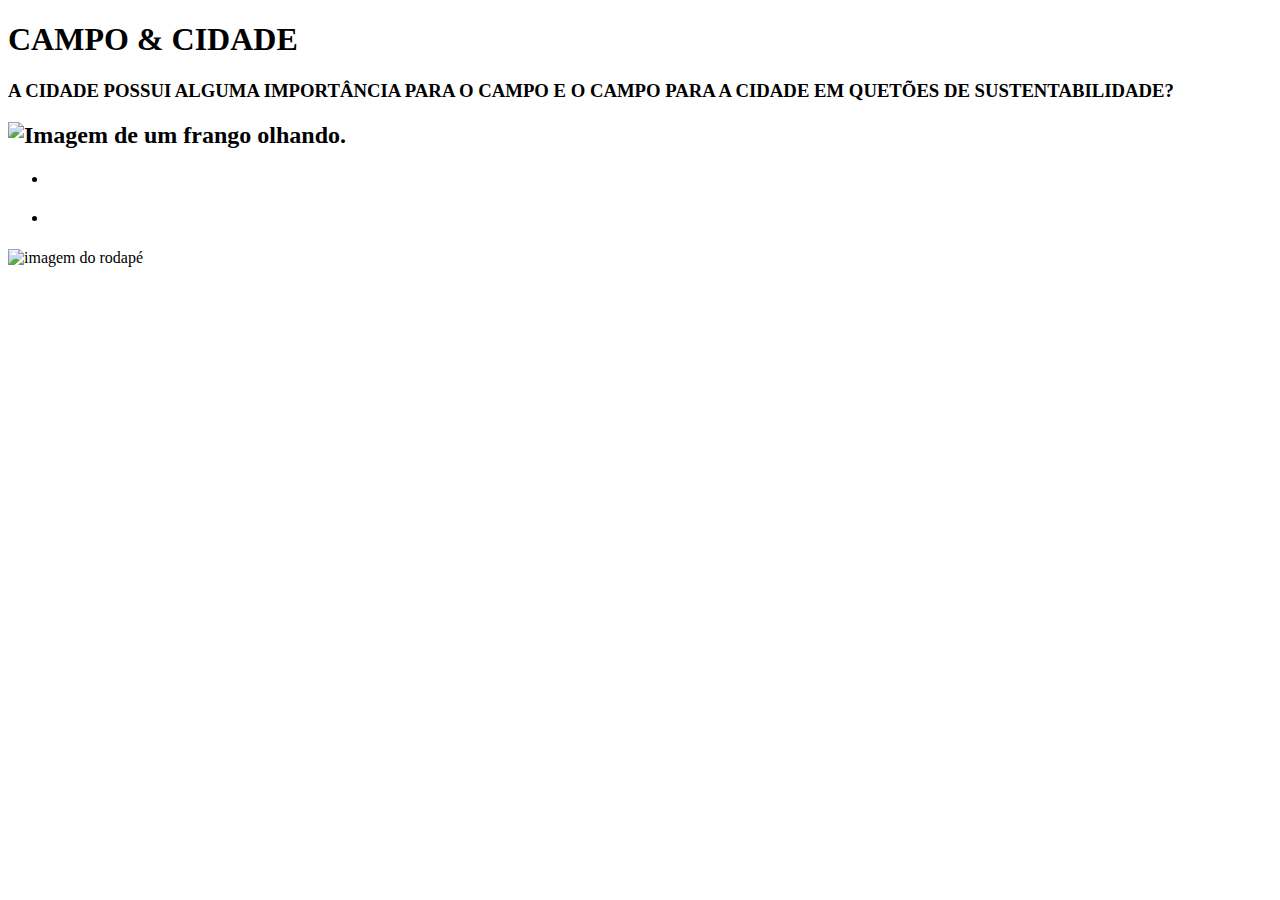
==== index.html @ 99f9b171 "Create index.html" ====
<!DOCTYPE html>
<html lang="pt-BR">
	<head>
		<meta charset="UTF-8">
        <meta name="viewport" content="width=device-width, initial-scale=1.0" />
		<title>Campo&Cidade</title>
		<link rel="stylesheet" href="reset.css">
		<link rel="stylesheet" href="style.css">
		<link rel="shourtcut icon" type="image/png" href="./img/favicon.png"/>
		<link rel="preconnect" href="https://fonts.googleapis.com">
        <link rel="preconnect" href="https://fonts.gstatic.com" crossorigin>
        <link href="https://fonts.googleapis.com/css2?family=Oswald:wght@200..700&display=swap" rel="stylesheet">
	</head>
	<body>
		<header>	
				<h1> CAMPO & CIDADE</h1>	
		</header>
		
		<section class="pergunta-resposta">
		<div class="pergunta">
			<h3>A CIDADE POSSUI ALGUMA IMPORTÂNCIA PARA O CAMPO E O CAMPO PARA A CIDADE EM QUETÕES DE SUSTENTABILIDADE?</h3>
		</div>
		<main>
			<h2><img class="frango" src="./img/fran.png" alt="Imagem de um frango olhando."></h2>
			<ul class="alternativas">
				<li>
					<h4><a href="sim.html" style="text-decoration: none; color:rgb(255, 255, 255);"> SIM</a></h4>
				</li>
			    <li>
					<h4><a href="nao.html" style="text-decoration: none; color:rgb(255, 255, 255);"> NÃO</a></h4>
				</li>
				
			</ul>
			
		</main>
	</section>
		<footer class="rodape">
			<img class="imagem-rodape" src="./img/fundo.jpg" alt="imagem do rodapé">
		</footer>
	</body>   
</html>
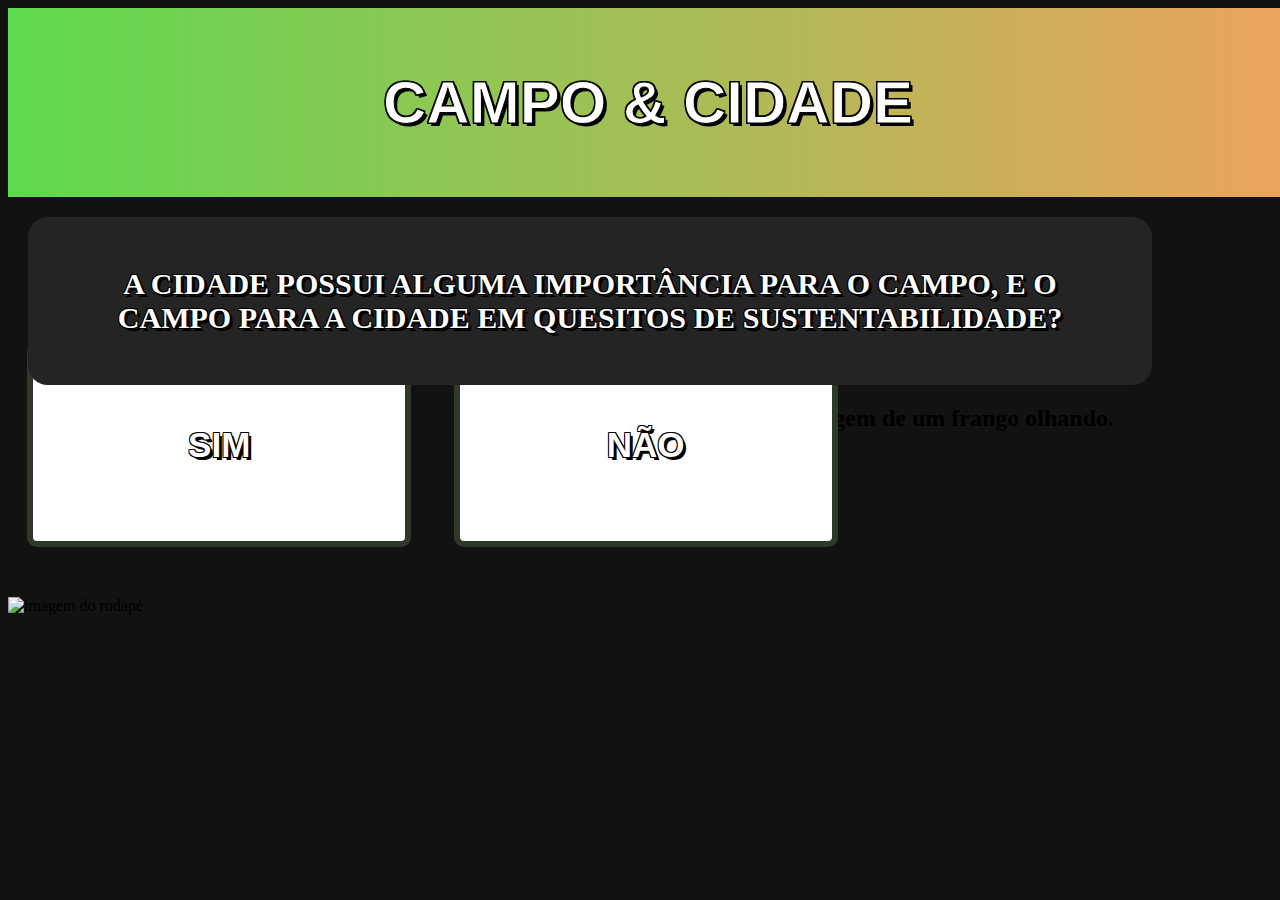
==== commit 364e4402: "....................." ====
--- a/index.html
+++ b/index.html
@@ -18,7 +18,7 @@
 		
 		<section class="pergunta-resposta">
 		<div class="pergunta">
-			<h3>A CIDADE POSSUI ALGUMA IMPORTÂNCIA PARA O CAMPO E O CAMPO PARA A CIDADE EM QUETÕES DE SUSTENTABILIDADE?</h3>
+			<h3>A CIDADE POSSUI ALGUMA IMPORTÂNCIA PARA O CAMPO, E O CAMPO PARA A CIDADE EM QUESITOS DE SUSTENTABILIDADE?</h3>
 		</div>
 		<main>
 			<h2><img class="frango" src="./img/fran.png" alt="Imagem de um frango olhando."></h2>
--- a/style.css
+++ b/style.css
@@ -0,0 +1,147 @@
+:root {
+    ---cor-de-fundo: #000;
+    ---branco: #FFFFFF;
+    ---cinza: #121212;
+	---cabecalho: linear-gradient(to right, #5eda4e, #EBA35C);
+
+    ---fonte-principal:font-family: "Oswald", sans-serif ;
+    
+}
+
+body {
+    
+    font-family: var(---fonte-principal);
+    font-size: 16px;
+	background: var(---cinza);
+    width: 100vw;
+   
+}
+
+
+
+
+
+header { background: var(---cabecalho);
+	padding: 20px 0;
+	width: 100vw;
+}
+
+
+.pergunta {
+	position: relative;
+	width: 100vw;
+	margin: 0 auto;
+}
+
+
+
+.alternativas {
+	width: 100vw;
+	margin: 0 auto;
+	padding: 50px 0;
+	
+
+	
+}
+
+.alternativas li {
+	text-decoration: none;
+	display: inline-block;
+	text-align: center;
+	width: 30%;
+	height: 30%;
+	vertical-align: top;
+	margin: 0 1.5%;
+	padding: 30px 20px;
+	box-sizing: border-box;
+	border: 6px solid #303829;
+	border-radius: 10px;
+	background-color: var(---branco);
+	margin-top: -160px;
+}
+
+.alternativas li:hover {
+	border-color: #bef7b7;
+	background-color: #a2bee0;
+}
+
+.alternativas li:active {
+	border-color:#87b9f7;
+	background-color: #bbecb5;	
+}
+
+.alternativas li:hover h4 {
+	font-size: 55px;
+}
+
+.alternativas h4 {
+	text-decoration: none;
+	font-size: 35px;
+	font-weight: bold;
+	cursor: pointer;
+	color:var(---branco);
+	font-family:Impact, Haettenschweiler, 'Arial Narrow Bold', sans-serif;
+	text-align: center;
+	
+}
+
+
+
+h1 { text-align: center;
+	font-size: 60px;
+	font-weight: bold;
+	font-family:Impact, Haettenschweiler, 'Arial Narrow Bold', sans-serif;
+	font-weight: bold;
+	-webkit-text-stroke: 1px var(---cor-de-fundo);
+	color:var(---branco);
+	text-shadow:
+	3px 3px 0 var(---cor-de-fundo),
+	-1px -1px 0 var(---cor-de-fundo),
+	1px -1px 0 var(---cor-de-fundo),
+	-1px 1px 0 var(---cor-de-fundo),
+	1px 1px 0 var(---cor-de-fundo); 
+	
+	}
+
+ 
+ .frango{
+	width: 30%;
+	margin-left: 60vw;
+ } 
+
+ h4
+ {
+    text-shadow:
+	3px 3px 0 var(---cor-de-fundo),
+	-1px -1px 0 var(---cor-de-fundo),
+	1px -1px 0 var(---cor-de-fundo),
+	-1px 1px 0 var(---cor-de-fundo),
+	1px 1px 0 var(---cor-de-fundo); 
+	
+ }
+
+.imagem-rodape {
+	width: 100vw;
+	height: 35vw;
+}
+
+h3{
+	margin: 20px;
+    font-size: 30px;
+	font-weight: bold;
+	padding: 50px;
+    font-family: var(---fonte-principal);
+	text-align: center;
+	background-color: #242424;
+	width: 80vw;
+	border-radius: 20px;
+	color:var(---branco);
+	text-shadow:
+	3px 3px 0 var(---cor-de-fundo),
+	-1px -1px 0 var(---cor-de-fundo),
+	1px -1px 0 var(---cor-de-fundo),
+	-1px 1px 0 var(---cor-de-fundo),
+	1px 1px 0 var(---cor-de-fundo);
+
+
+}
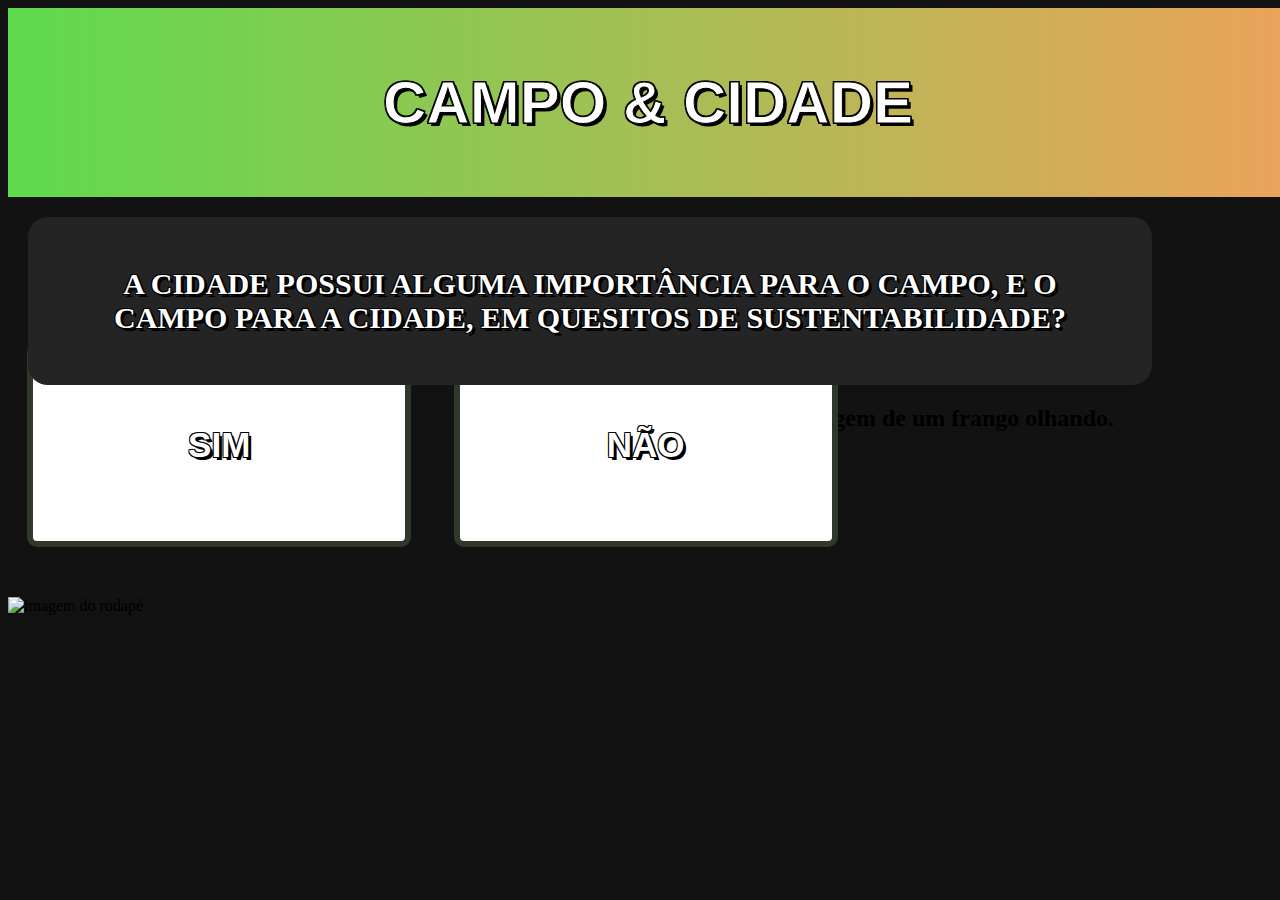
==== commit 1bb4e9f3: "............................................" ====
--- a/index.html
+++ b/index.html
@@ -18,7 +18,7 @@
 		
 		<section class="pergunta-resposta">
 		<div class="pergunta">
-			<h3>A CIDADE POSSUI ALGUMA IMPORTÂNCIA PARA O CAMPO, E O CAMPO PARA A CIDADE EM QUESITOS DE SUSTENTABILIDADE?</h3>
+			<h3>A CIDADE POSSUI ALGUMA IMPORTÂNCIA PARA O CAMPO, E O CAMPO PARA A CIDADE, EM QUESITOS DE SUSTENTABILIDADE?</h3>
 		</div>
 		<main>
 			<h2><img class="frango" src="./img/fran.png" alt="Imagem de um frango olhando."></h2>
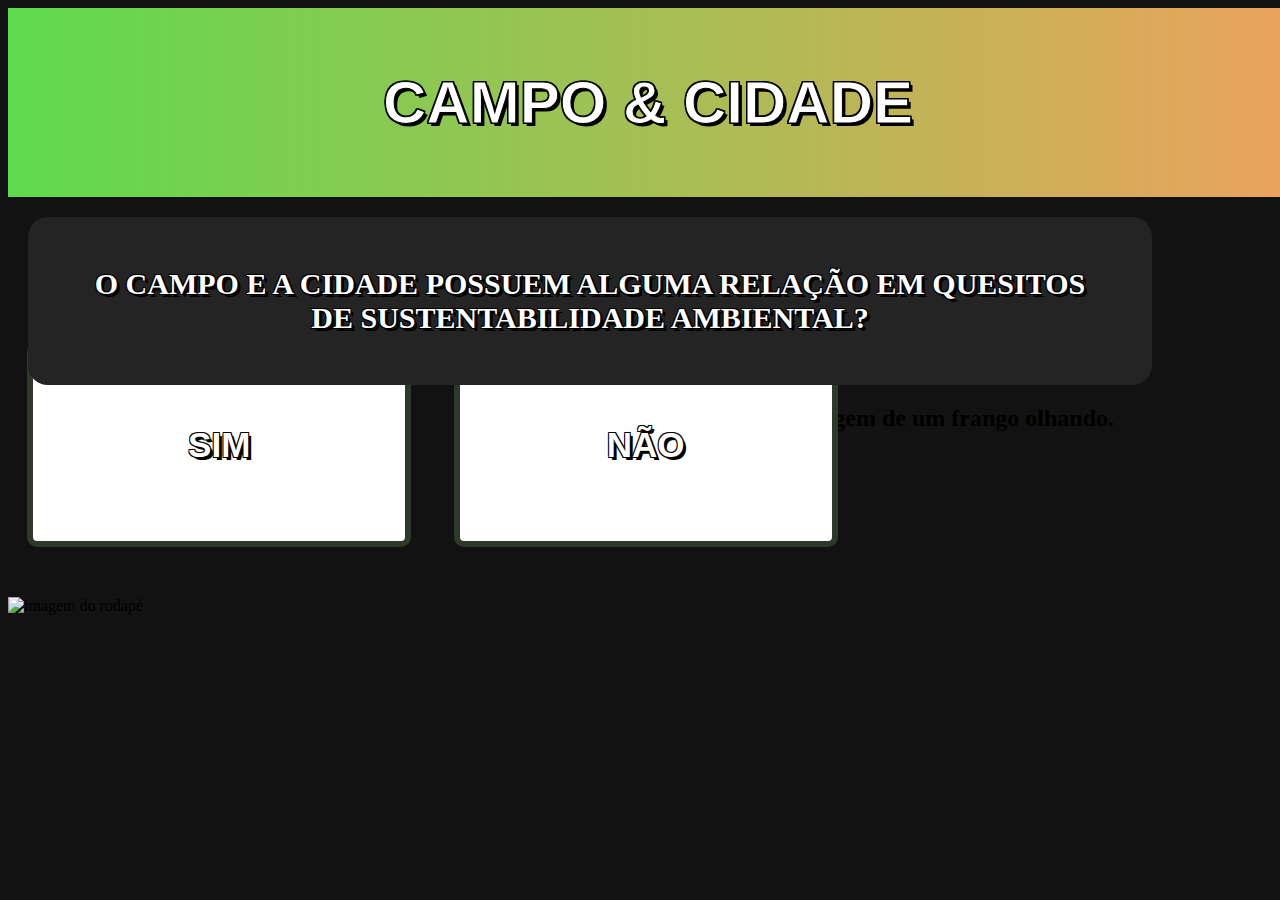
==== commit 85956bc9: "sss" ====
--- a/index.html
+++ b/index.html
@@ -18,7 +18,7 @@
 		
 		<section class="pergunta-resposta">
 		<div class="pergunta">
-			<h3>A CIDADE POSSUI ALGUMA IMPORTÂNCIA PARA O CAMPO, E O CAMPO PARA A CIDADE, EM QUESITOS DE SUSTENTABILIDADE?</h3>
+           <h3>O CAMPO E A CIDADE POSSUEM ALGUMA RELAÇÃO EM QUESITOS DE SUSTENTABILIDADE AMBIENTAL?</h3>
 		</div>
 		<main>
 			<h2><img class="frango" src="./img/fran.png" alt="Imagem de um frango olhando."></h2>
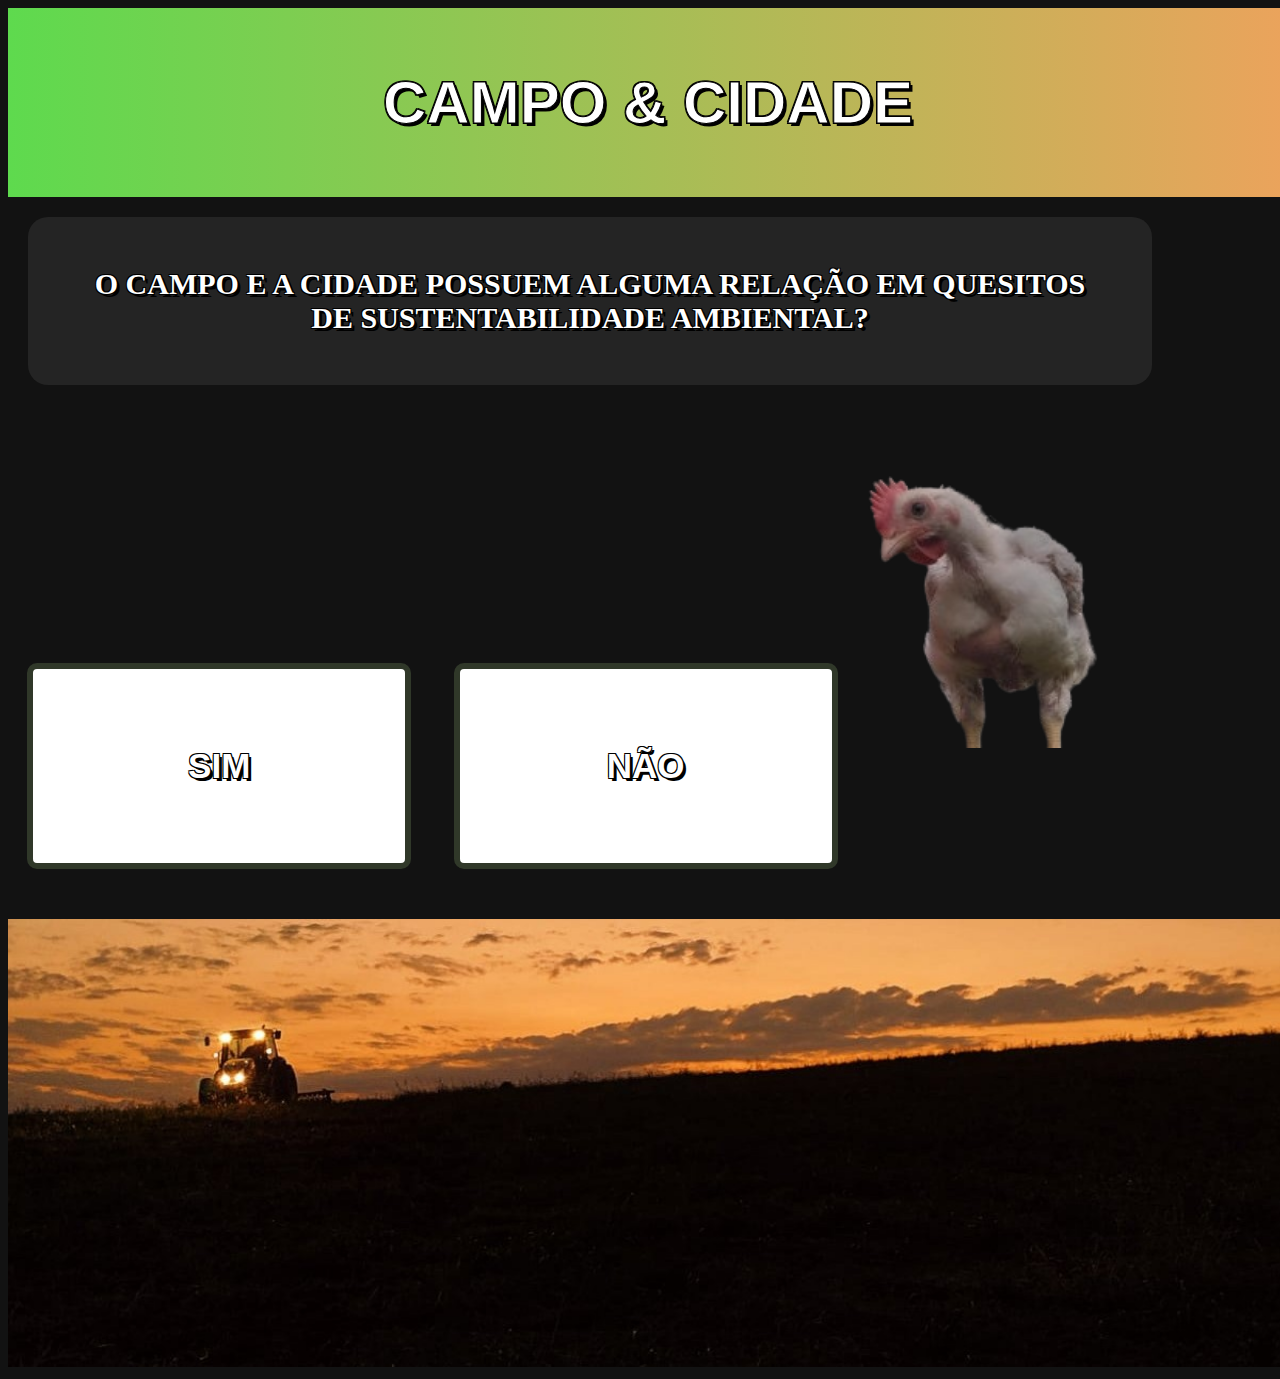
==== commit c7279736: "dd" ====
--- a/index.html
+++ b/index.html
@@ -21,7 +21,7 @@
            <h3>O CAMPO E A CIDADE POSSUEM ALGUMA RELAÇÃO EM QUESITOS DE SUSTENTABILIDADE AMBIENTAL?</h3>
 		</div>
 		<main>
-			<h2><img class="frango" src="./img/fran.png" alt="Imagem de um frango olhando."></h2>
+			<h2><img class="frango" src="frango.png" alt="Imagem de um frango olhando."></h2>
 			<ul class="alternativas">
 				<li>
 					<h4><a href="sim.html" style="text-decoration: none; color:rgb(255, 255, 255);"> SIM</a></h4>
@@ -35,7 +35,7 @@
 		</main>
 	</section>
 		<footer class="rodape">
-			<img class="imagem-rodape" src="./img/fundo.jpg" alt="imagem do rodapé">
+			<img class="imagem-rodape" src="fundo.jpg" alt="imagem do rodapé">
 		</footer>
 	</body>   
 </html>
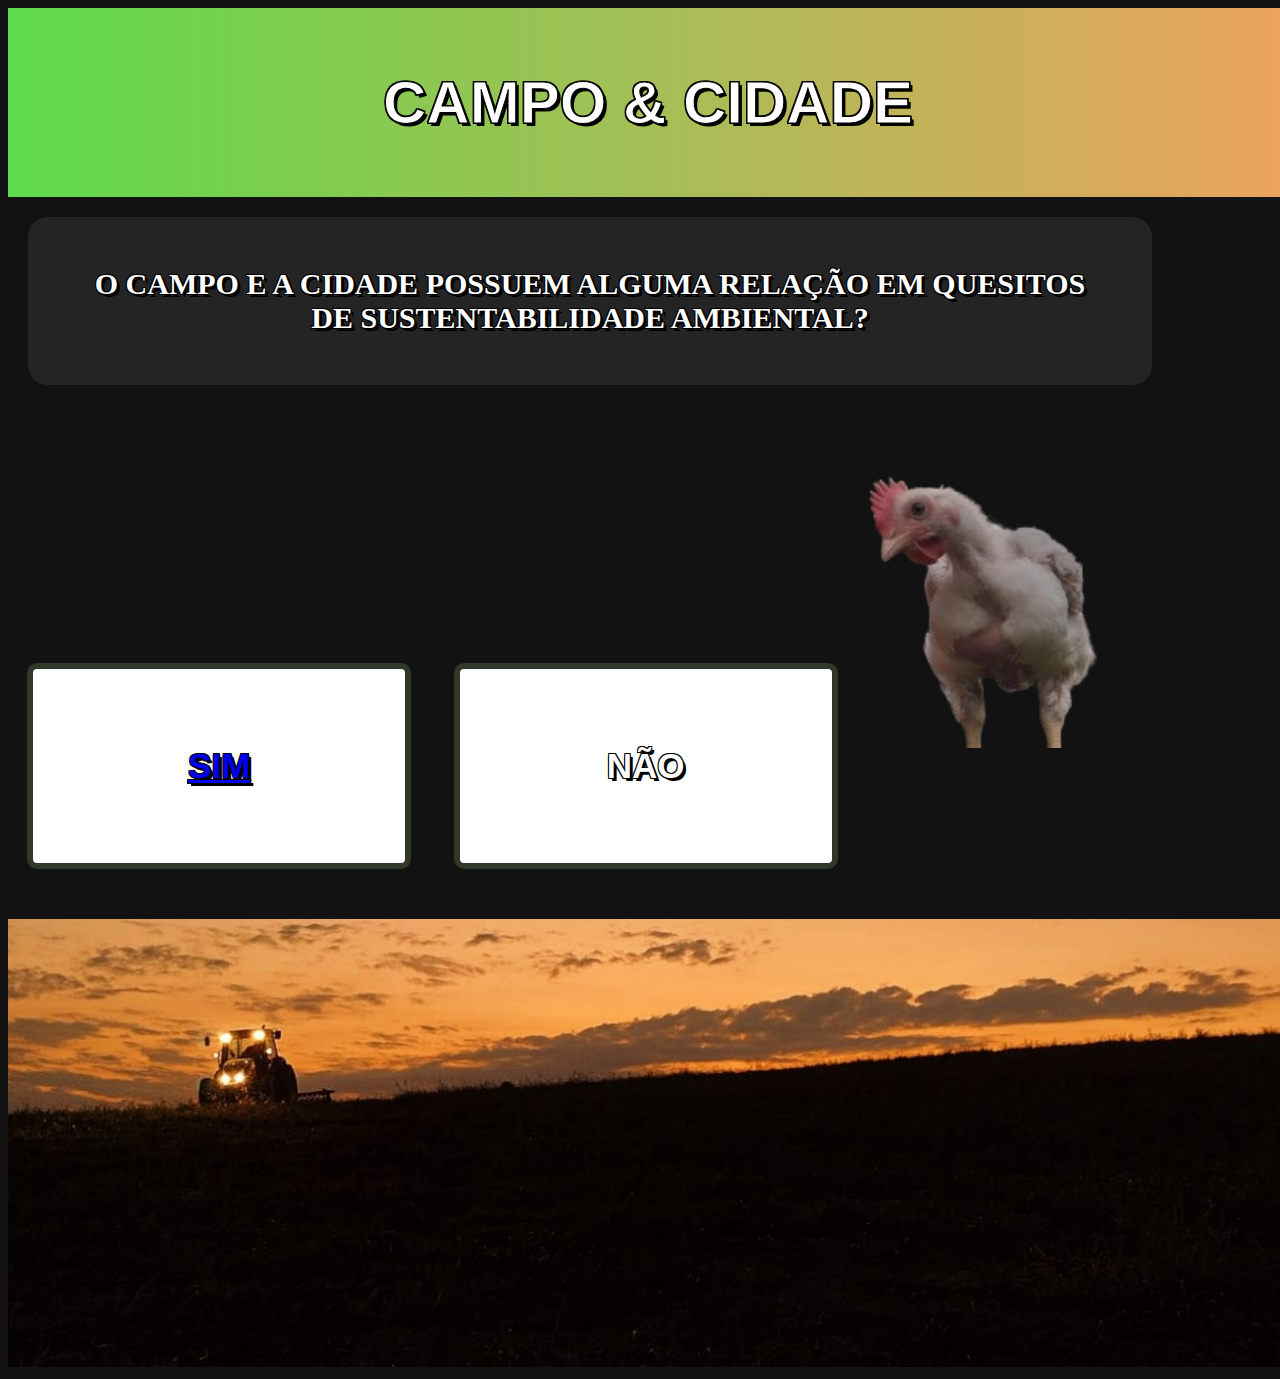
==== commit 716e901b: "ccc" ====
--- a/index.html
+++ b/index.html
@@ -6,7 +6,7 @@
 		<title>Campo&Cidade</title>
 		<link rel="stylesheet" href="reset.css">
 		<link rel="stylesheet" href="style.css">
-		<link rel="shourtcut icon" type="image/png" href="./img/favicon.png"/>
+		<link rel="shourtcut icon" type="image/png" href="C_C_20240723_182912_0000-fotor-20240726103638-removebg-preview.png"/>
 		<link rel="preconnect" href="https://fonts.googleapis.com">
         <link rel="preconnect" href="https://fonts.gstatic.com" crossorigin>
         <link href="https://fonts.googleapis.com/css2?family=Oswald:wght@200..700&display=swap" rel="stylesheet">
@@ -24,7 +24,7 @@
 			<h2><img class="frango" src="frango.png" alt="Imagem de um frango olhando."></h2>
 			<ul class="alternativas">
 				<li>
-					<h4><a href="sim.html" style="text-decoration: none; color:rgb(255, 255, 255);"> SIM</a></h4>
+					<h4><a href="sim.html" > SIM</a></h4>
 				</li>
 			    <li>
 					<h4><a href="nao.html" style="text-decoration: none; color:rgb(255, 255, 255);"> NÃO</a></h4>
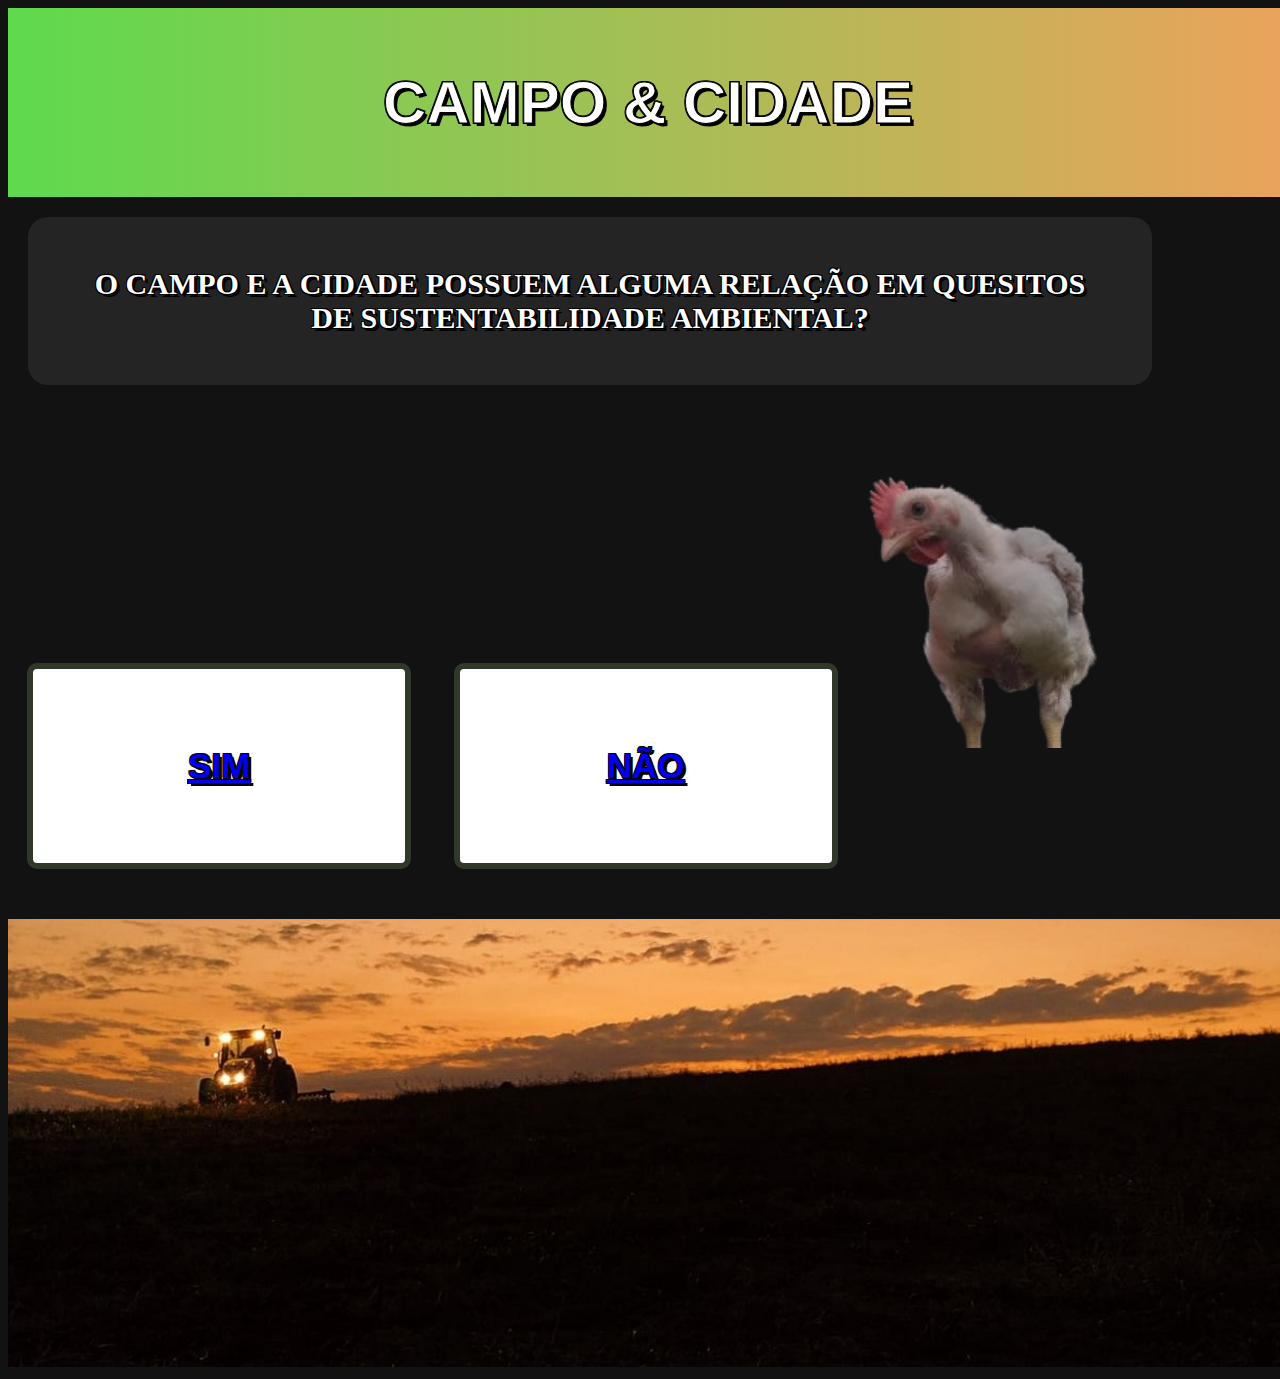
==== commit 9f28c56a: "aa" ====
--- a/index.html
+++ b/index.html
@@ -27,7 +27,7 @@
 					<h4><a href="sim.html" > SIM</a></h4>
 				</li>
 			    <li>
-					<h4><a href="nao.html" style="text-decoration: none; color:rgb(255, 255, 255);"> NÃO</a></h4>
+					<h4><a href="nao.html"> NÃO</a></h4>
 				</li>
 				
 			</ul>
